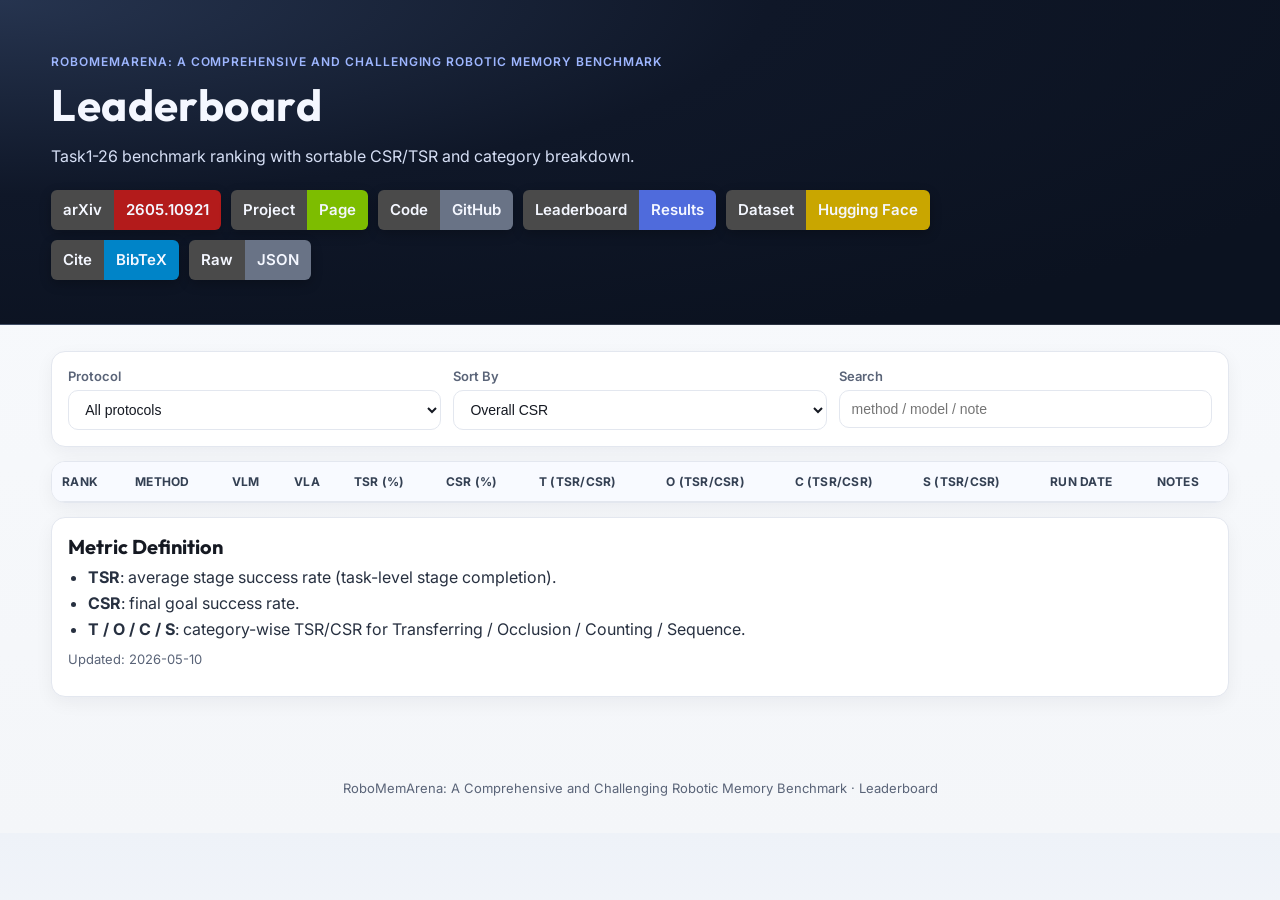
==== leaderboard.html @ 5d60f378 "Initial snapshot" ====
<!DOCTYPE html>
<html lang="en">
<head>
  <meta charset="UTF-8">
  <meta name="viewport" content="width=device-width, initial-scale=1.0">
  <title>RoboMemArena: A Comprehensive and Challenging Robotic Memory Benchmark Leaderboard</title>
  <meta name="description" content="RoboMemArena leaderboard for a comprehensive and challenging robotic memory benchmark, with sortable metrics and category-wise scores.">
  <link rel="preconnect" href="https://fonts.googleapis.com">
  <link rel="preconnect" href="https://fonts.gstatic.com" crossorigin>
  <link href="https://fonts.googleapis.com/css2?family=Inter:wght@400;500;600;700&family=Outfit:wght@500;700&display=swap" rel="stylesheet">
  <link rel="stylesheet" href="leaderboard.css">
</head>
<body>
  <header class="hero">
    <div class="container">
      <p class="kicker">RoboMemArena: A Comprehensive and Challenging Robotic Memory Benchmark</p>
      <h1>Leaderboard</h1>
      <p class="subtitle">
        Task1-26 benchmark ranking with sortable CSR/TSR and category breakdown.
      </p>
      <div class="resource-links" aria-label="RoboMemArena resources">
        <a href="https://arxiv.org/abs/2605.10921" class="resource-pill resource-red" target="_blank" rel="noopener noreferrer">
          <span class="resource-prefix">arXiv</span>
          <span class="resource-value">2605.10921</span>
        </a>
        <a href="index.html" class="resource-pill resource-green">
          <span class="resource-prefix">Project</span>
          <span class="resource-value">Page</span>
        </a>
        <a href="https://github.com/wpyaoxueros/RoboMemArena" class="resource-pill resource-slate" target="_blank" rel="noopener noreferrer">
          <span class="resource-prefix">Code</span>
          <span class="resource-value">GitHub</span>
        </a>
        <a href="leaderboard.html" class="resource-pill resource-indigo">
          <span class="resource-prefix">Leaderboard</span>
          <span class="resource-value">Results</span>
        </a>
        <a href="https://huggingface.co/datasets/RoboMemArenaBenchmark/RoboMemArena" class="resource-pill resource-gold" target="_blank" rel="noopener noreferrer">
          <span class="resource-prefix">Dataset</span>
          <span class="resource-value">Hugging Face</span>
        </a>
        <a href="index.html#bibtex" class="resource-pill resource-blue">
          <span class="resource-prefix">Cite</span>
          <span class="resource-value">BibTeX</span>
        </a>
        <a href="leaderboard_data.json" class="resource-pill resource-slate" target="_blank" rel="noopener noreferrer">
          <span class="resource-prefix">Raw</span>
          <span class="resource-value">JSON</span>
        </a>
      </div>
    </div>
  </header>

  <main class="container">
    <section class="panel controls">
      <div class="control">
        <label for="protocolSelect">Protocol</label>
        <select id="protocolSelect"></select>
      </div>
      <div class="control">
        <label for="sortSelect">Sort By</label>
        <select id="sortSelect">
          <option value="overall_csr">Overall CSR</option>
          <option value="overall_tsr">Overall TSR</option>
          <option value="transfer_tsr">T (Transfer) TSR</option>
          <option value="transfer_csr">T (Transfer)</option>
          <option value="occlusion_tsr">O (Occlusion) TSR</option>
          <option value="occlusion_csr">O (Occlusion)</option>
          <option value="counting_tsr">C (Counting) TSR</option>
          <option value="counting_csr">C (Counting)</option>
          <option value="sequence_tsr">S (Sequence) TSR</option>
          <option value="sequence_csr">S (Sequence)</option>
        </select>
      </div>
      <div class="control">
        <label for="searchInput">Search</label>
        <input id="searchInput" type="text" placeholder="method / model / note">
      </div>
    </section>

    <section class="panel table-wrap">
      <table id="leaderboardTable">
        <thead>
          <tr>
            <th>Rank</th>
            <th>Method</th>
            <th>VLM</th>
            <th>VLA</th>
            <th>TSR (%)</th>
            <th>CSR (%)</th>
            <th>T (TSR/CSR)</th>
            <th>O (TSR/CSR)</th>
            <th>C (TSR/CSR)</th>
            <th>S (TSR/CSR)</th>
            <th>Run Date</th>
            <th>Notes</th>
          </tr>
        </thead>
        <tbody></tbody>
      </table>
    </section>

    <section class="panel notes">
      <h2>Metric Definition</h2>
      <ul>
        <li><strong>TSR</strong>: average stage success rate (task-level stage completion).</li>
        <li><strong>CSR</strong>: final goal success rate.</li>
        <li><strong>T / O / C / S</strong>: category-wise TSR/CSR for Transferring / Occlusion / Counting / Sequence.</li>
      </ul>
      <p class="updated" id="updatedAt">Updated: -</p>
    </section>
  </main>

  <footer>
    <p>RoboMemArena: A Comprehensive and Challenging Robotic Memory Benchmark · Leaderboard</p>
  </footer>

  <script src="leaderboard.js"></script>
</body>
</html>
---- leaderboard.css ----
:root {
  --bg: #f4f6f9;
  --card: #ffffff;
  --text: #151922;
  --muted: #5a6478;
  --line: #e3e7ef;
  --accent: #1f6fff;
  --accent-dark: #0f4ec7;
  --header: #0f1728;
}

* {
  box-sizing: border-box;
}

body {
  margin: 0;
  font-family: "Inter", -apple-system, BlinkMacSystemFont, "Segoe UI", sans-serif;
  color: var(--text);
  background: linear-gradient(180deg, #eef2f8 0%, #f7f9fc 280px, #f4f6f9 100%);
}

.container {
  width: min(1200px, 92vw);
  margin: 0 auto;
}

.hero {
  background: radial-gradient(120% 120% at 0% 0%, #26344f 0%, #0f1728 50%, #0b1220 100%);
  color: #f4f7ff;
  padding: 54px 0 44px;
  border-bottom: 1px solid rgba(255, 255, 255, 0.12);
}

.kicker {
  margin: 0 0 8px;
  font-size: 12px;
  letter-spacing: 0.08em;
  text-transform: uppercase;
  color: #9eb6ff;
  font-weight: 600;
}

h1 {
  margin: 0;
  font-family: "Outfit", sans-serif;
  font-size: clamp(28px, 4vw, 44px);
  font-weight: 700;
  letter-spacing: 0.01em;
}

.subtitle {
  margin: 12px 0 20px;
  color: #d5def4;
  max-width: 760px;
  line-height: 1.6;
}

.hero-links {
  display: flex;
  flex-wrap: wrap;
  gap: 10px;
}

.resource-links {
  display: flex;
  flex-wrap: wrap;
  gap: 10px;
  max-width: 980px;
}

.resource-pill {
  display: inline-flex;
  align-items: stretch;
  overflow: hidden;
  border-radius: 6px;
  color: #f4f7ff;
  text-decoration: none;
  font-weight: 600;
  font-size: 15px;
  line-height: 1;
  box-shadow: 0 4px 12px rgba(0, 0, 0, 0.24);
  transition: transform 0.18s ease, box-shadow 0.18s ease;
}

.resource-pill:hover {
  transform: translateY(-2px);
  box-shadow: 0 7px 18px rgba(0, 0, 0, 0.3);
}

.resource-pill.resource-disabled {
  cursor: default;
}

.resource-pill.resource-disabled:hover {
  transform: none;
  box-shadow: 0 4px 12px rgba(0, 0, 0, 0.24);
}

.resource-prefix,
.resource-value {
  display: inline-flex;
  align-items: center;
  min-height: 40px;
  padding: 0 12px;
  white-space: nowrap;
}

.resource-prefix {
  background: #4a4a4a;
}

.resource-red .resource-value {
  background: #b31b1b;
}

.resource-green .resource-value {
  background: #7dbd00;
}

.resource-indigo .resource-value {
  background: #4f6bdc;
}

.resource-gold .resource-value {
  background: #c9a600;
}

.resource-blue .resource-value {
  background: #0084c8;
}

.resource-slate .resource-value {
  background: #697386;
}

.btn {
  text-decoration: none;
  border-radius: 10px;
  padding: 10px 14px;
  font-size: 14px;
  font-weight: 600;
  transition: all 0.18s ease;
  border: 1px solid transparent;
}

.btn-dark {
  background: var(--accent);
  color: #fff;
}

.btn-dark:hover {
  background: var(--accent-dark);
}

.btn-light {
  border-color: rgba(255, 255, 255, 0.25);
  color: #f0f5ff;
  background: rgba(255, 255, 255, 0.05);
}

.btn-light:hover {
  background: rgba(255, 255, 255, 0.1);
}

main {
  padding: 26px 0 40px;
}

.panel {
  background: var(--card);
  border: 1px solid var(--line);
  border-radius: 14px;
  box-shadow: 0 6px 18px rgba(8, 18, 43, 0.05);
  padding: 16px;
  margin-bottom: 14px;
}

.controls {
  display: grid;
  grid-template-columns: repeat(3, minmax(180px, 1fr));
  gap: 12px;
}

.control {
  display: flex;
  flex-direction: column;
  gap: 6px;
}

.control label {
  color: var(--muted);
  font-size: 13px;
  font-weight: 600;
}

select,
input {
  border: 1px solid var(--line);
  border-radius: 10px;
  padding: 10px 12px;
  font-size: 14px;
  color: var(--text);
  background: #fff;
}

select:focus,
input:focus {
  outline: none;
  border-color: #8aadff;
  box-shadow: 0 0 0 3px rgba(31, 111, 255, 0.12);
}

.table-wrap {
  overflow-x: auto;
  padding: 0;
}

table {
  width: 100%;
  border-collapse: collapse;
  min-width: 1050px;
}

thead th {
  background: #f8faff;
  color: #344053;
  font-size: 12px;
  text-transform: uppercase;
  letter-spacing: 0.02em;
  padding: 12px 10px;
  text-align: left;
  border-bottom: 1px solid var(--line);
}

tbody td {
  padding: 12px 10px;
  border-bottom: 1px solid #edf1f7;
  font-size: 14px;
  vertical-align: top;
}

tbody tr:hover {
  background: #fafcff;
}

.rank-chip {
  display: inline-block;
  min-width: 28px;
  text-align: center;
  border-radius: 999px;
  background: #eaf0ff;
  color: #275fcb;
  font-weight: 700;
  padding: 4px 8px;
}

.num-strong {
  font-weight: 700;
}

.muted {
  color: var(--muted);
}

.notes h2 {
  margin: 0 0 8px;
  font-family: "Outfit", sans-serif;
  font-size: 20px;
}

.notes ul {
  margin: 8px 0 0;
  padding-left: 20px;
  color: #273040;
}

.notes li {
  margin: 6px 0;
}

.updated {
  margin-top: 12px;
  color: var(--muted);
  font-size: 13px;
}

footer {
  padding: 16px 0 24px;
  text-align: center;
  color: var(--muted);
  font-size: 13px;
}

@media (max-width: 900px) {
  .resource-links {
    gap: 8px;
  }

  .resource-pill {
    font-size: 14px;
  }

  .resource-prefix,
  .resource-value {
    min-height: 36px;
    padding: 0 10px;
  }

  .controls {
    grid-template-columns: 1fr;
  }
}
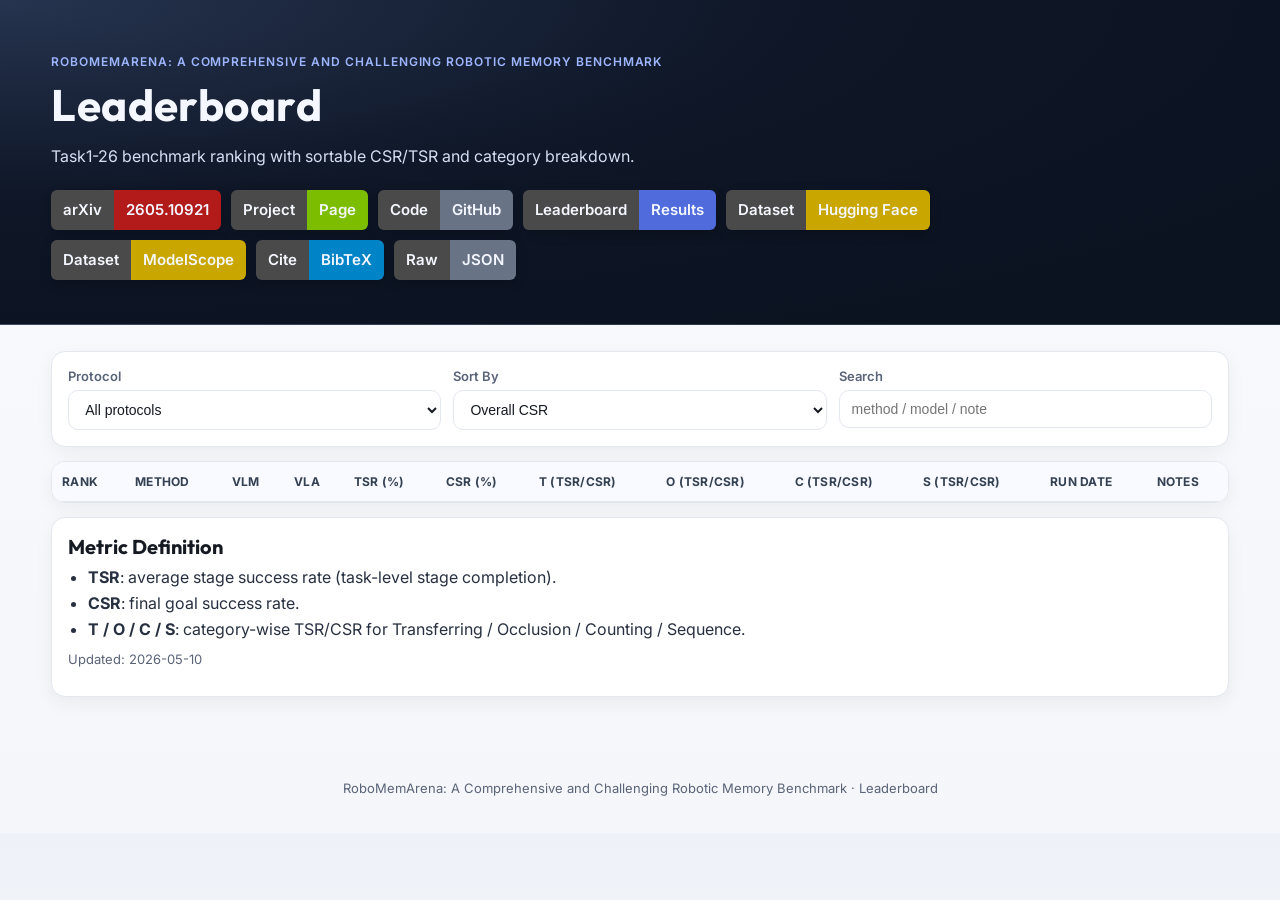
==== commit 32949930: "Add ModelScope dataset link" ====
--- a/leaderboard.html
+++ b/leaderboard.html
@@ -27,7 +27,7 @@
           <span class="resource-prefix">Project</span>
           <span class="resource-value">Page</span>
         </a>
-        <a href="https://github.com/wpyaoxueros/RoboMemArena" class="resource-pill resource-slate" target="_blank" rel="noopener noreferrer">
+        <a href="https://github.com/OpenHelix-Team/RoboMemArena" class="resource-pill resource-slate" target="_blank" rel="noopener noreferrer">
           <span class="resource-prefix">Code</span>
           <span class="resource-value">GitHub</span>
         </a>
@@ -38,6 +38,10 @@
         <a href="https://huggingface.co/datasets/RoboMemArenaBenchmark/RoboMemArena" class="resource-pill resource-gold" target="_blank" rel="noopener noreferrer">
           <span class="resource-prefix">Dataset</span>
           <span class="resource-value">Hugging Face</span>
+        </a>
+        <a href="https://modelscope.cn/profile/haodong123" class="resource-pill resource-gold" target="_blank" rel="noopener noreferrer">
+          <span class="resource-prefix">Dataset</span>
+          <span class="resource-value">ModelScope</span>
         </a>
         <a href="index.html#bibtex" class="resource-pill resource-blue">
           <span class="resource-prefix">Cite</span>
